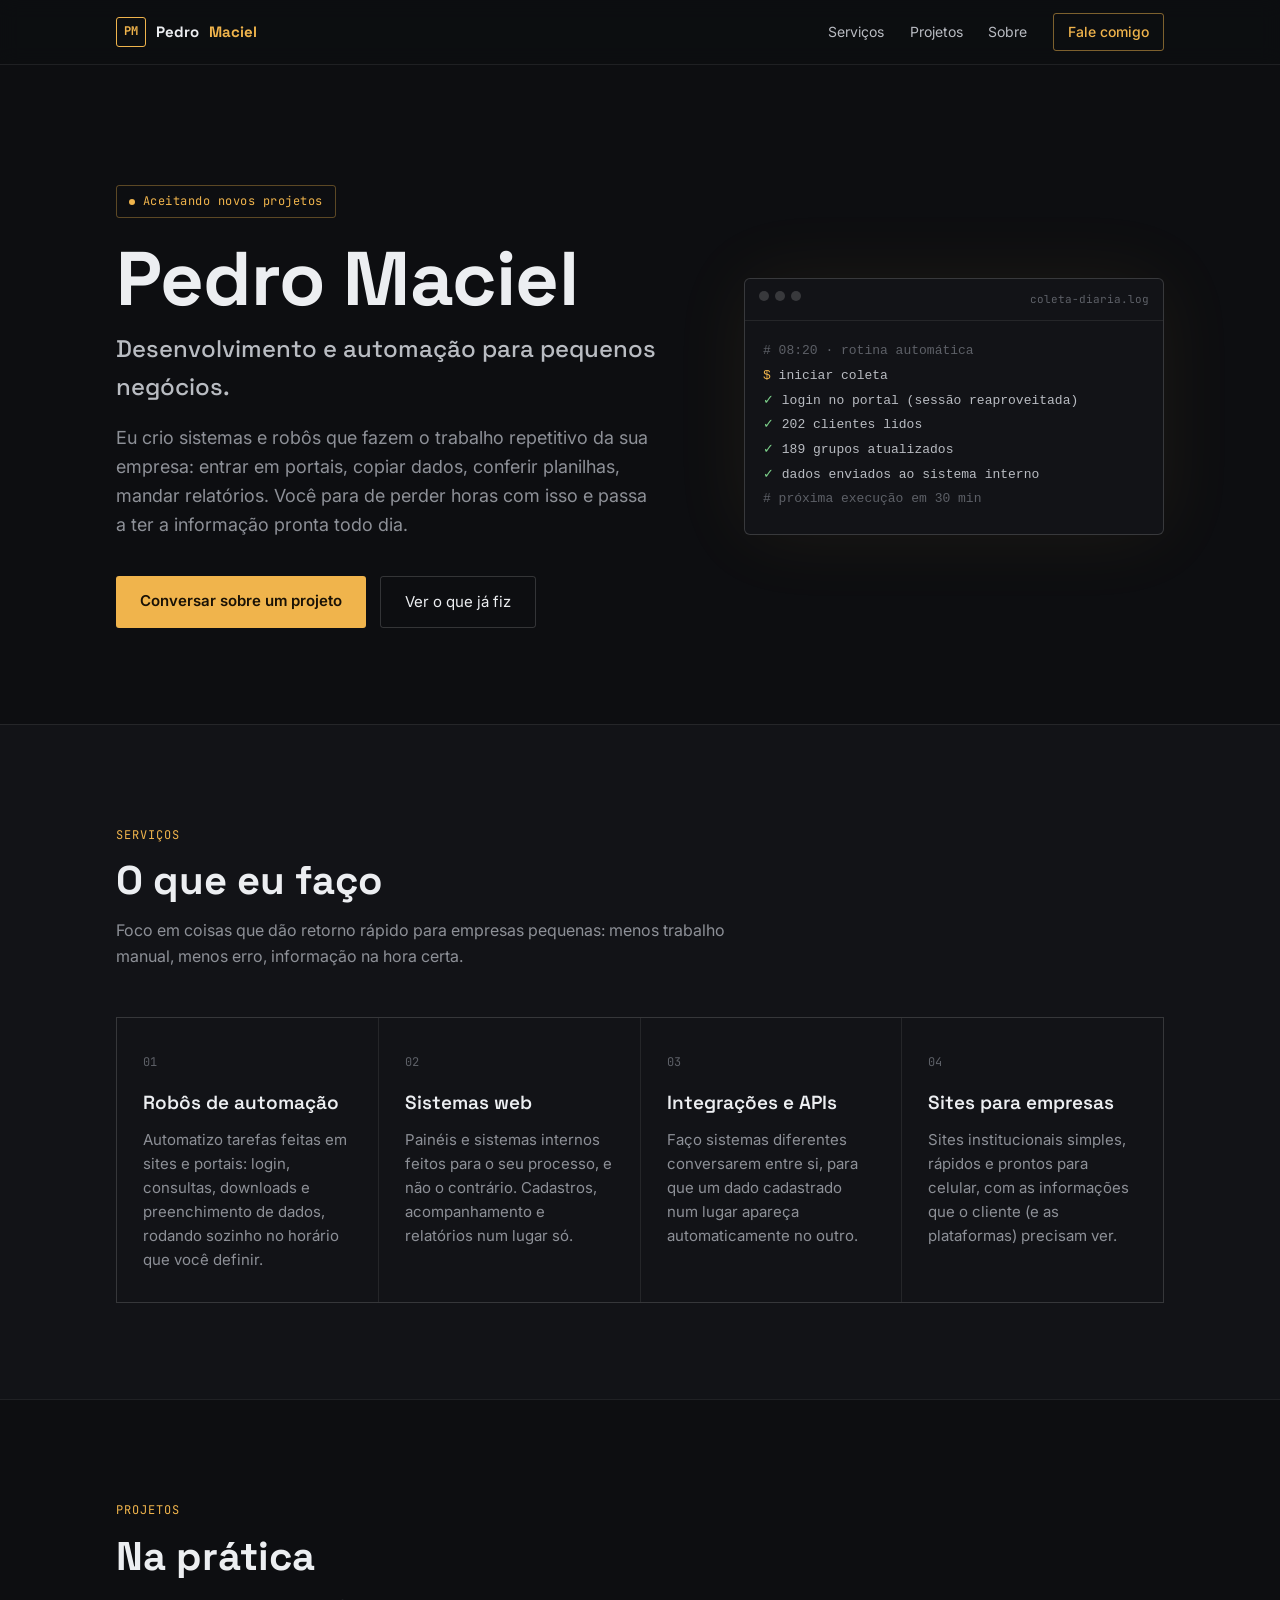
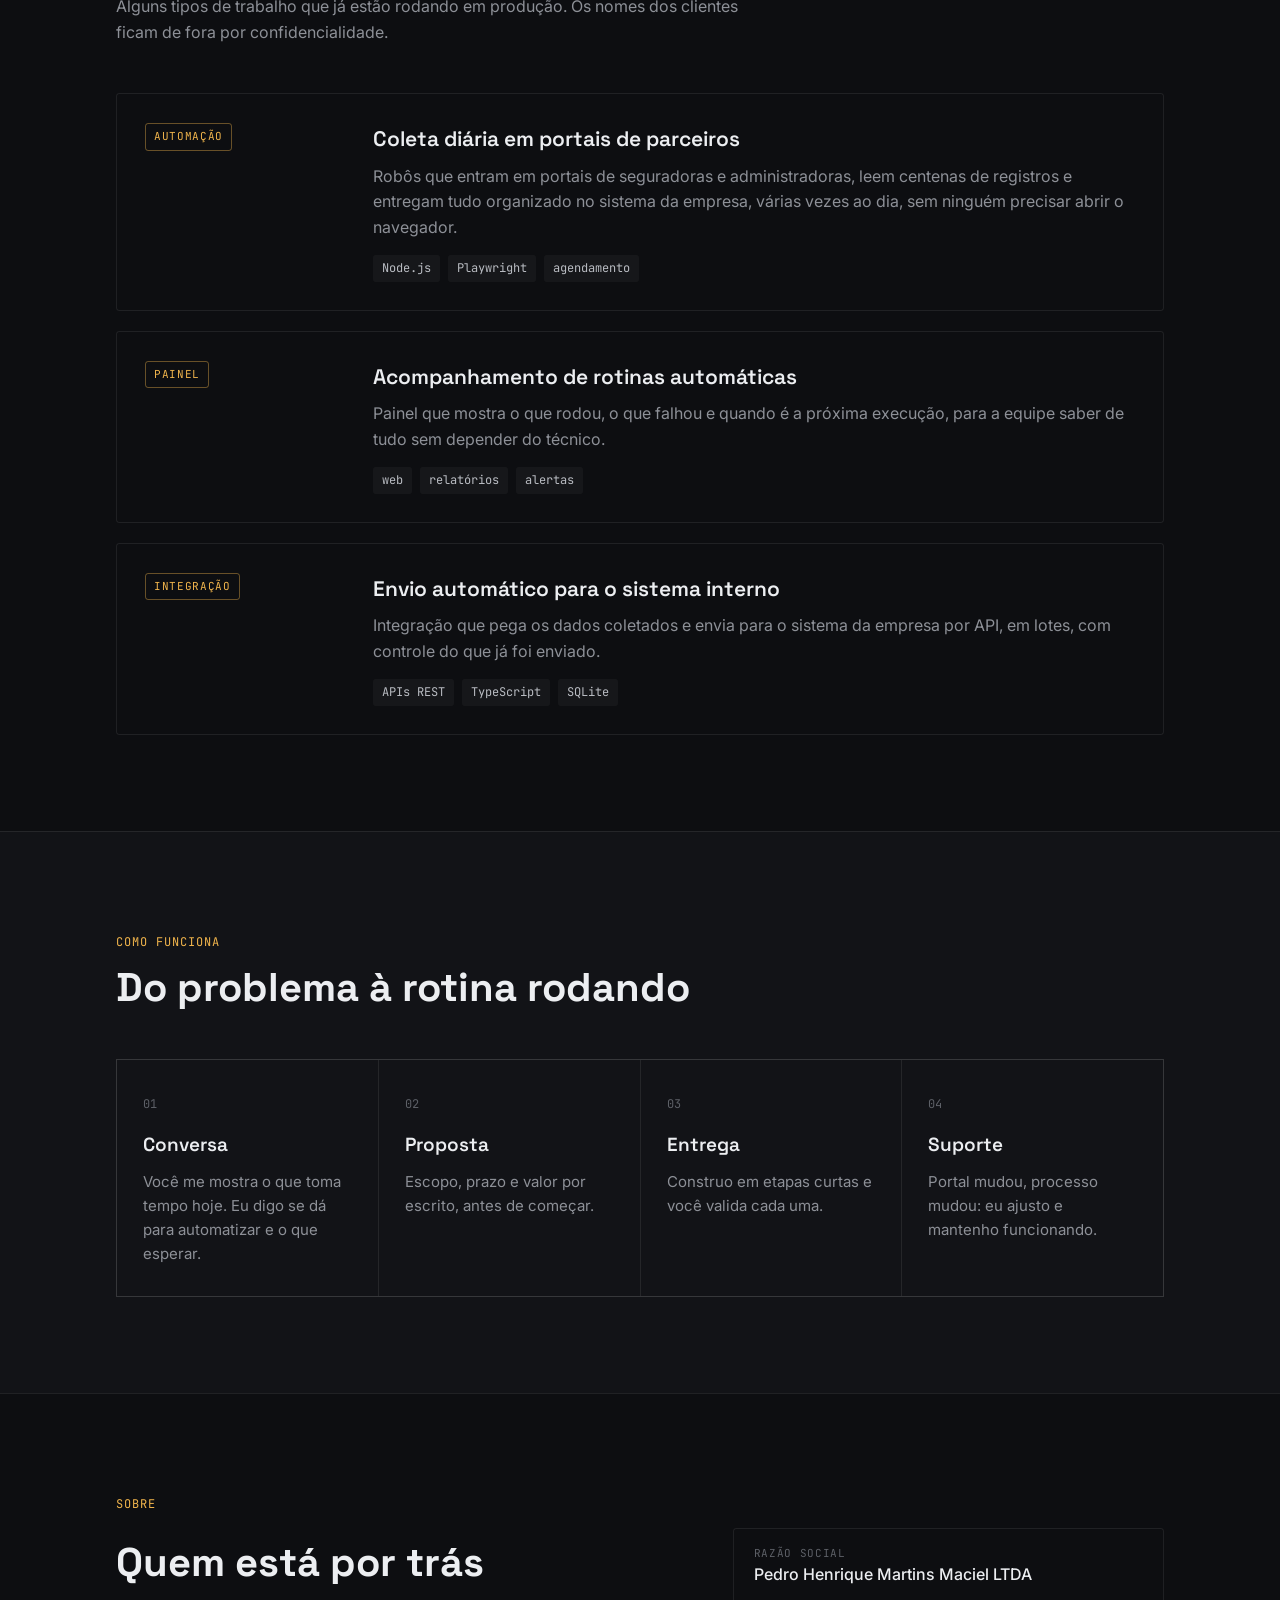
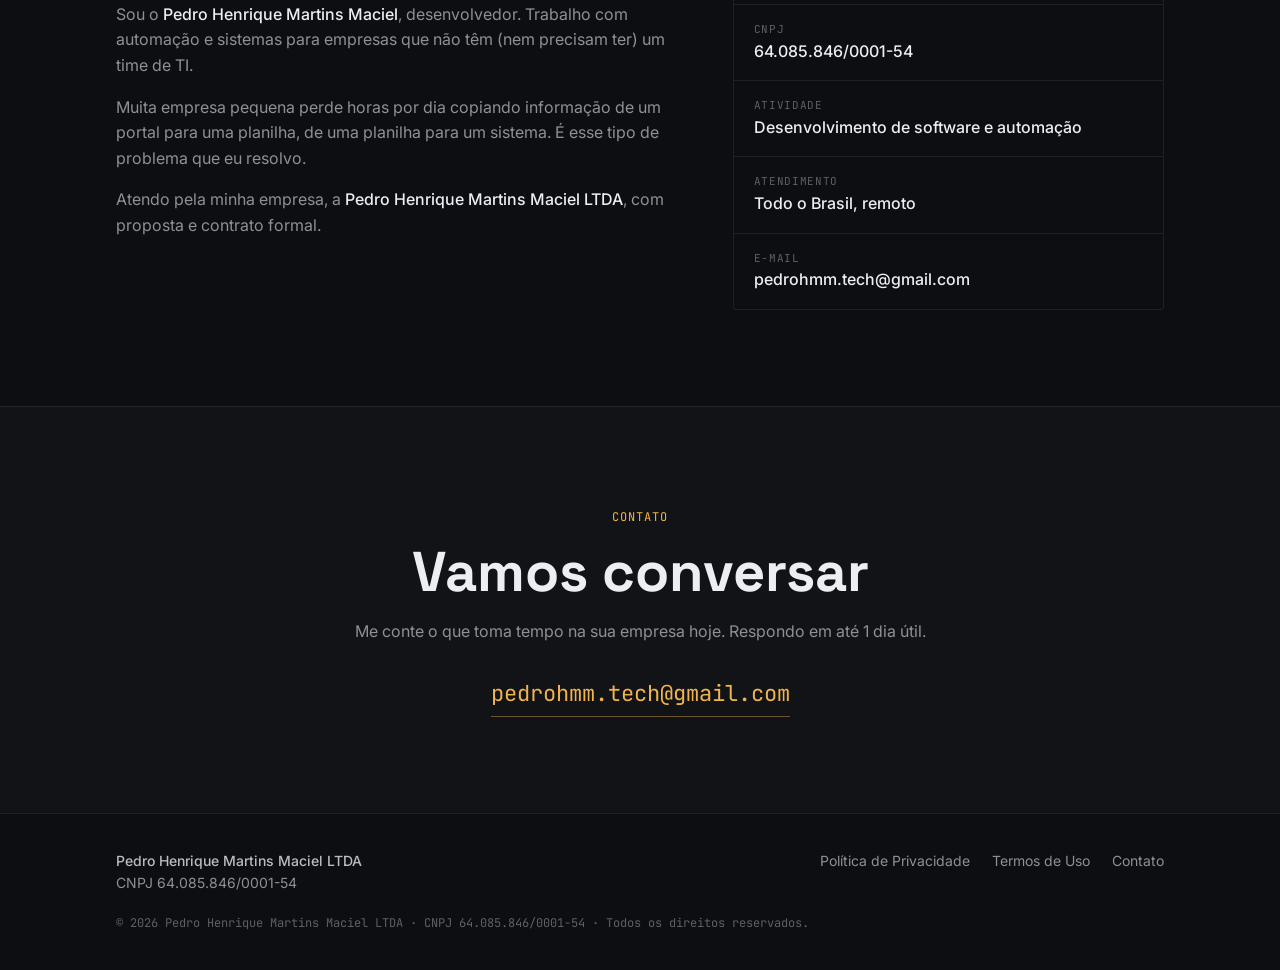
==== index.html @ 48f20405 "Site institucional da Pedro Henrique Martins Maciel LTDA Co-Authored-By: Claude Opus 5.5 (1M context" ====
<!doctype html>
<html lang="pt-BR">
<head>
  <meta charset="utf-8">
  <meta name="viewport" content="width=device-width, initial-scale=1">
  <title>Pedro Maciel · Desenvolvimento e automações para pequenos negócios</title>
  <meta name="description" content="Pedro Henrique Martins Maciel LTDA (CNPJ 64.085.846/0001-54). Desenvolvimento de software, robôs de automação e integrações para pequenos negócios.">
  <link rel="preconnect" href="https://fonts.googleapis.com">
  <link rel="preconnect" href="https://fonts.gstatic.com" crossorigin>
  <link href="https://fonts.googleapis.com/css2?family=Inter:wght@400;500;600&family=JetBrains+Mono:wght@400;600&family=Space+Grotesk:wght@500;600;700&display=swap" rel="stylesheet">
  <link rel="stylesheet" href="assets/style.css">
</head>
<body>

  <header class="topo">
    <div class="wrap">
      <a class="marca" href="index.html"><span class="mono-logo">PM</span>Pedro <b>Maciel</b></a>
      <nav class="menu">
        <a href="#servicos">Serviços</a>
        <a href="#projetos">Projetos</a>
        <a href="#sobre">Sobre</a>
        <a class="cta-mini" href="#contato">Fale comigo</a>
      </nav>
    </div>
  </header>

  <main>
    <section class="hero">
      <div class="wrap">
        <div class="hero-texto">
          <span class="status"><i></i>Aceitando novos projetos</span>
          <h1>Pedro Maciel</h1>
          <span class="cargo">Desenvolvimento e automação para pequenos negócios.</span>
          <p class="intro">Eu crio sistemas e robôs que fazem o trabalho repetitivo da sua empresa: entrar em portais, copiar dados, conferir planilhas, mandar relatórios. Você para de perder horas com isso e passa a ter a informação pronta todo dia.</p>
          <div class="botoes">
            <a class="btn" href="#contato">Conversar sobre um projeto</a>
            <a class="btn sec" href="#projetos">Ver o que já fiz</a>
          </div>
        </div>

        <div class="terminal" aria-hidden="true">
          <div class="barra"><span></span><span></span><span></span><em>coleta-diaria.log</em></div>
<pre><span class="c"># 08:20 · rotina automática</span>
<span class="ac">$</span> iniciar coleta
<span class="ok">✓</span> login no portal (sessão reaproveitada)
<span class="ok">✓</span> 202 clientes lidos
<span class="ok">✓</span> 189 grupos atualizados
<span class="ok">✓</span> dados enviados ao sistema interno
<span class="c"># próxima execução em 30 min</span></pre>
        </div>
      </div>
    </section>

    <section class="secao surface" id="servicos">
      <div class="wrap">
        <span class="rotulo">Serviços</span>
        <h2>O que eu faço</h2>
        <p class="lead">Foco em coisas que dão retorno rápido para empresas pequenas: menos trabalho manual, menos erro, informação na hora certa.</p>
        <div class="grade">
          <div>
            <span class="num">01</span>
            <h3>Robôs de automação</h3>
            <p>Automatizo tarefas feitas em sites e portais: login, consultas, downloads e preenchimento de dados, rodando sozinho no horário que você definir.</p>
          </div>
          <div>
            <span class="num">02</span>
            <h3>Sistemas web</h3>
            <p>Painéis e sistemas internos feitos para o seu processo, e não o contrário. Cadastros, acompanhamento e relatórios num lugar só.</p>
          </div>
          <div>
            <span class="num">03</span>
            <h3>Integrações e APIs</h3>
            <p>Faço sistemas diferentes conversarem entre si, para que um dado cadastrado num lugar apareça automaticamente no outro.</p>
          </div>
          <div>
            <span class="num">04</span>
            <h3>Sites para empresas</h3>
            <p>Sites institucionais simples, rápidos e prontos para celular, com as informações que o cliente (e as plataformas) precisam ver.</p>
          </div>
        </div>
      </div>
    </section>

    <section class="secao" id="projetos">
      <div class="wrap">
        <span class="rotulo">Projetos</span>
        <h2>Na prática</h2>
        <p class="lead">Alguns tipos de trabalho que já estão rodando em produção. Os nomes dos clientes ficam de fora por confidencialidade.</p>
        <div class="projetos">
          <article class="projeto">
            <div><span class="tag">AUTOMAÇÃO</span></div>
            <div>
              <h3>Coleta diária em portais de parceiros</h3>
              <p>Robôs que entram em portais de seguradoras e administradoras, leem centenas de registros e entregam tudo organizado no sistema da empresa, várias vezes ao dia, sem ninguém precisar abrir o navegador.</p>
              <ul><li>Node.js</li><li>Playwright</li><li>agendamento</li></ul>
            </div>
          </article>
          <article class="projeto">
            <div><span class="tag">PAINEL</span></div>
            <div>
              <h3>Acompanhamento de rotinas automáticas</h3>
              <p>Painel que mostra o que rodou, o que falhou e quando é a próxima execução, para a equipe saber de tudo sem depender do técnico.</p>
              <ul><li>web</li><li>relatórios</li><li>alertas</li></ul>
            </div>
          </article>
          <article class="projeto">
            <div><span class="tag">INTEGRAÇÃO</span></div>
            <div>
              <h3>Envio automático para o sistema interno</h3>
              <p>Integração que pega os dados coletados e envia para o sistema da empresa por API, em lotes, com controle do que já foi enviado.</p>
              <ul><li>APIs REST</li><li>TypeScript</li><li>SQLite</li></ul>
            </div>
          </article>
        </div>
      </div>
    </section>

    <section class="secao surface" id="como">
      <div class="wrap">
        <span class="rotulo">Como funciona</span>
        <h2>Do problema à rotina rodando</h2>
        <div class="grade">
          <div><span class="num">01</span><h3>Conversa</h3><p>Você me mostra o que toma tempo hoje. Eu digo se dá para automatizar e o que esperar.</p></div>
          <div><span class="num">02</span><h3>Proposta</h3><p>Escopo, prazo e valor por escrito, antes de começar.</p></div>
          <div><span class="num">03</span><h3>Entrega</h3><p>Construo em etapas curtas e você valida cada uma.</p></div>
          <div><span class="num">04</span><h3>Suporte</h3><p>Portal mudou, processo mudou: eu ajusto e mantenho funcionando.</p></div>
        </div>
      </div>
    </section>

    <section class="secao" id="sobre">
      <div class="wrap">
        <span class="rotulo">Sobre</span>
        <div class="sobre">
          <div>
            <h2>Quem está por trás</h2>
            <p>Sou o <strong>Pedro Henrique Martins Maciel</strong>, desenvolvedor. Trabalho com automação e sistemas para empresas que não têm (nem precisam ter) um time de TI.</p>
            <p>Muita empresa pequena perde horas por dia copiando informação de um portal para uma planilha, de uma planilha para um sistema. É esse tipo de problema que eu resolvo.</p>
            <p>Atendo pela minha empresa, a <strong>Pedro Henrique Martins Maciel LTDA</strong>, com proposta e contrato formal.</p>
          </div>
          <ul class="ficha">
            <li><span>Razão social</span><b>Pedro Henrique Martins Maciel LTDA</b></li>
            <li><span>CNPJ</span><b>64.085.846/0001-54</b></li>
            <li><span>Atividade</span><b>Desenvolvimento de software e automação</b></li>
            <li><span>Atendimento</span><b>Todo o Brasil, remoto</b></li>
            <li><span>E-mail</span><b><a href="mailto:pedrohmm.tech@gmail.com">pedrohmm.tech@gmail.com</a></b></li>
            <!-- PREENCHER: telefone e endereço iguais aos do cartão CNPJ
            <li><span>Telefone</span><b>(00) 00000-0000</b></li>
            <li><span>Endereço</span><b>Rua ..., nº ... · Cidade/UF · CEP</b></li>
            -->
          </ul>
        </div>
      </div>
    </section>

    <section class="secao surface contato" id="contato">
      <div class="wrap">
        <span class="rotulo">Contato</span>
        <h2>Vamos conversar</h2>
        <p class="lead">Me conte o que toma tempo na sua empresa hoje. Respondo em até 1 dia útil.</p>
        <a class="email-grande" href="mailto:pedrohmm.tech@gmail.com">pedrohmm.tech@gmail.com</a>
      </div>
    </section>
  </main>

  <footer class="rodape">
    <div class="wrap">
      <div><strong>Pedro Henrique Martins Maciel LTDA</strong><br>CNPJ 64.085.846/0001-54</div>
      <nav>
        <a href="privacidade.html">Política de Privacidade</a>
        <a href="termos.html">Termos de Uso</a>
        <a href="index.html#contato">Contato</a>
      </nav>
      <div class="direitos">© <span class="ano">2026</span> Pedro Henrique Martins Maciel LTDA · CNPJ 64.085.846/0001-54 · Todos os direitos reservados.</div>
    </div>
  </footer>

  <script>
    document.querySelectorAll('.ano').forEach(function (el) { el.textContent = new Date().getFullYear(); });
  </script>
</body>
</html>
---- assets/style.css ----
:root {
  --bg: #0d0e11;
  --surface: #121317;
  --ink: #eceef1;
  --ink-soft: #b9bcc2;
  --ink-muted: #8d9097;
  --ink-faint: #5d6067;
  --line: rgba(255, 255, 255, 0.08);
  --line-strong: rgba(255, 255, 255, 0.16);
  --accent: #f0b44c;
  --accent-hover: #f7c76f;
  --on-accent: #1a1206;
  --max: 1160px;
  --gutter: clamp(20px, 5vw, 56px);
  --display: "Space Grotesk", system-ui, sans-serif;
  --sans: "Inter", system-ui, -apple-system, "Segoe UI", sans-serif;
  --mono: "JetBrains Mono", ui-monospace, Consolas, monospace;
}

* { box-sizing: border-box; margin: 0; padding: 0; }
html { scroll-behavior: smooth; }

body {
  font-family: var(--sans);
  background: var(--bg);
  color: var(--ink);
  line-height: 1.6;
  -webkit-font-smoothing: antialiased;
  overflow-x: hidden;
}

a { color: inherit; text-decoration: none; }
::selection { background: var(--accent); color: var(--on-accent); }

.wrap { max-width: var(--max); margin: 0 auto; padding: 0 var(--gutter); }

/* ---------- Cabeçalho ---------- */
.topo {
  position: sticky; top: 0; z-index: 50;
  background: rgba(13, 14, 17, 0.86);
  backdrop-filter: blur(10px);
  border-bottom: 1px solid var(--line);
}
.topo .wrap { display: flex; align-items: center; justify-content: space-between; gap: 20px; height: 64px; }
.marca { display: flex; align-items: center; gap: 10px; font-family: var(--display); font-weight: 700; font-size: 15px; }
.marca .mono-logo {
  width: 30px; height: 30px; display: grid; place-items: center;
  border: 1px solid var(--accent); border-radius: 3px;
  font-family: var(--mono); font-size: 12px; color: var(--accent);
}
.marca b { color: var(--accent); font-weight: 700; }
.menu { display: flex; align-items: center; gap: clamp(14px, 2vw, 28px); font-size: 14px; }
.menu a { color: var(--ink-soft); }
.menu a:hover { color: var(--ink); }
.menu .cta-mini {
  color: var(--accent); border: 1px solid rgba(240, 180, 76, 0.5);
  padding: 7px 14px; border-radius: 3px; font-weight: 500;
}
.menu .cta-mini:hover { background: var(--accent); color: var(--on-accent); }

/* ---------- Hero ---------- */
.hero .wrap {
  display: flex; flex-wrap: wrap; align-items: center; justify-content: space-between; gap: 48px;
  padding-top: clamp(64px, 10vw, 120px); padding-bottom: clamp(56px, 8vw, 96px);
}
.hero-texto { flex: 1 1 440px; min-width: 280px; }
.status {
  display: inline-flex; align-items: center; gap: 8px;
  border: 1px solid rgba(240, 180, 76, 0.35); border-radius: 3px;
  padding: 6px 12px; font-family: var(--mono); font-size: 12px; letter-spacing: 0.04em; color: var(--accent);
}
.status i { width: 6px; height: 6px; border-radius: 50%; background: var(--accent); animation: pulso 2s infinite; }
@keyframes pulso { 50% { opacity: 0.3; } }
.hero h1 {
  margin-top: 22px; font-family: var(--display); font-weight: 700;
  font-size: clamp(42px, 6.5vw, 76px); line-height: 1.02; letter-spacing: -0.01em;
}
.hero .cargo { display: block; margin-top: 12px; font-family: var(--display); font-size: clamp(19px, 2.2vw, 24px); font-weight: 500; color: var(--ink-soft); }
.hero p.intro { margin-top: 18px; max-width: 540px; font-size: clamp(16px, 1.6vw, 18px); color: var(--ink-muted); }
.botoes { margin-top: 36px; display: flex; flex-wrap: wrap; gap: 14px; }
.btn {
  display: inline-block; padding: 13px 24px; border-radius: 3px; font-size: 15px; font-weight: 600;
  background: var(--accent); color: var(--on-accent);
}
.btn:hover { background: var(--accent-hover); }
.btn.sec { background: transparent; color: var(--ink); border: 1px solid var(--line-strong); font-weight: 400; }
.btn.sec:hover { border-color: var(--ink-muted); }

/* Terminal do hero */
.terminal {
  flex: 0 1 420px; min-width: 280px;
  background: var(--surface); border: 1px solid var(--line-strong); border-radius: 6px;
  font-family: var(--mono); font-size: 13px; overflow: hidden;
  box-shadow: 0 0 80px rgba(240, 180, 76, 0.07);
}
.terminal .barra { display: flex; gap: 6px; padding: 12px 14px; border-bottom: 1px solid var(--line); }
.terminal .barra span { width: 10px; height: 10px; border-radius: 50%; background: var(--line-strong); }
.terminal .barra em { margin-left: auto; font-style: normal; font-size: 11px; color: var(--ink-faint); }
.terminal pre { padding: 18px 18px 22px; line-height: 1.9; color: var(--ink-soft); white-space: pre-wrap; }
.terminal .c { color: var(--ink-faint); }
.terminal .ok { color: #7ccf8a; }
.terminal .ac { color: var(--accent); }

/* ---------- Seções ---------- */
.secao { border-top: 1px solid var(--line); padding: clamp(56px, 8vw, 96px) 0; }
.secao.surface { background: var(--surface); }
.rotulo { font-family: var(--mono); font-size: 12px; letter-spacing: 0.08em; color: var(--accent); text-transform: uppercase; }
.secao h2 { margin-top: 12px; font-family: var(--display); font-size: clamp(28px, 3.4vw, 40px); font-weight: 700; line-height: 1.15; }
.secao .lead { margin-top: 14px; max-width: 640px; color: var(--ink-muted); }

/* Grade com linhas finas */
.grade {
  margin-top: 48px; display: grid; gap: 1px;
  grid-template-columns: repeat(auto-fit, minmax(250px, 1fr));
  background: var(--line); border: 1px solid var(--line);
}
.grade > div { background: var(--bg); padding: 30px 26px; }
.secao.surface .grade > div { background: var(--surface); }
.grade .num { font-family: var(--mono); font-size: 12px; color: var(--ink-faint); }
.grade h3 { margin-top: 14px; font-family: var(--display); font-size: 19px; font-weight: 600; }
.grade p { margin-top: 10px; font-size: 15px; color: var(--ink-muted); }

/* Projetos */
.projetos { margin-top: 48px; display: grid; gap: 20px; }
.projeto {
  display: grid; grid-template-columns: 200px 1fr; gap: 28px;
  border: 1px solid var(--line); border-radius: 3px; padding: 28px;
}
.projeto .tag {
  display: inline-block; font-family: var(--mono); font-size: 11px; letter-spacing: 0.06em;
  padding: 4px 8px; border-radius: 3px; border: 1px solid rgba(240, 180, 76, 0.4); color: var(--accent);
}
.projeto h3 { font-family: var(--display); font-size: 21px; font-weight: 600; }
.projeto p { margin-top: 8px; color: var(--ink-muted); }
.projeto ul { margin-top: 14px; list-style: none; display: flex; flex-wrap: wrap; gap: 8px; }
.projeto li { font-family: var(--mono); font-size: 12px; color: var(--ink-soft); background: rgba(255, 255, 255, 0.04); padding: 4px 9px; border-radius: 3px; }

/* Sobre */
.sobre { display: grid; grid-template-columns: 1.3fr 1fr; gap: 56px; margin-top: 12px; }
.sobre p { color: var(--ink-muted); margin-top: 16px; }
.sobre p strong { color: var(--ink); font-weight: 500; }
.ficha { list-style: none; border: 1px solid var(--line); border-radius: 3px; align-self: start; }
.ficha li { padding: 16px 20px; border-bottom: 1px solid var(--line); }
.ficha li:last-child { border-bottom: 0; }
.ficha span { display: block; font-family: var(--mono); font-size: 11px; letter-spacing: 0.06em; color: var(--ink-faint); text-transform: uppercase; }
.ficha b { font-weight: 500; }

/* Contato */
.contato { text-align: center; }
.contato h2 { font-size: clamp(32px, 5vw, 56px); }
.contato .lead { margin-left: auto; margin-right: auto; }
.email-grande {
  display: inline-block; margin-top: 32px; font-family: var(--mono);
  font-size: clamp(16px, 2.4vw, 22px); color: var(--accent);
  border-bottom: 1px solid rgba(240, 180, 76, 0.4); padding-bottom: 4px;
}
.email-grande:hover { border-color: var(--accent); }

/* ---------- Rodapé ---------- */
.rodape { border-top: 1px solid var(--line); padding: 36px 0; font-size: 14px; color: var(--ink-muted); }
.rodape .wrap { display: flex; flex-wrap: wrap; justify-content: space-between; gap: 20px; }
.rodape strong { color: var(--ink-soft); font-weight: 500; }
.rodape nav { display: flex; gap: 22px; flex-wrap: wrap; }
.rodape nav a:hover { color: var(--ink); }
.rodape .direitos { width: 100%; font-family: var(--mono); font-size: 12px; color: var(--ink-faint); }

/* ---------- Páginas de texto (políticas) ---------- */
.doc { max-width: 780px; padding-top: clamp(48px, 8vw, 88px); padding-bottom: 88px; }
.doc h1 { margin-top: 12px; font-family: var(--display); font-size: clamp(30px, 4vw, 42px); line-height: 1.1; }
.doc .atualizado { margin-top: 10px; font-family: var(--mono); font-size: 12px; color: var(--ink-faint); }
.doc h2 { margin-top: 40px; font-family: var(--display); font-size: 20px; font-weight: 600; }
.doc p, .doc li { margin-top: 12px; color: var(--ink-muted); }
.doc strong { color: var(--ink-soft); font-weight: 500; }
.doc ul { padding-left: 20px; }
.doc a { color: var(--accent); }
.doc .intro-doc { margin-top: 28px; }

@media (max-width: 820px) {
  .menu a:not(.cta-mini) { display: none; }
  .sobre { grid-template-columns: 1fr; gap: 32px; }
  .projeto { grid-template-columns: 1fr; gap: 12px; }
}
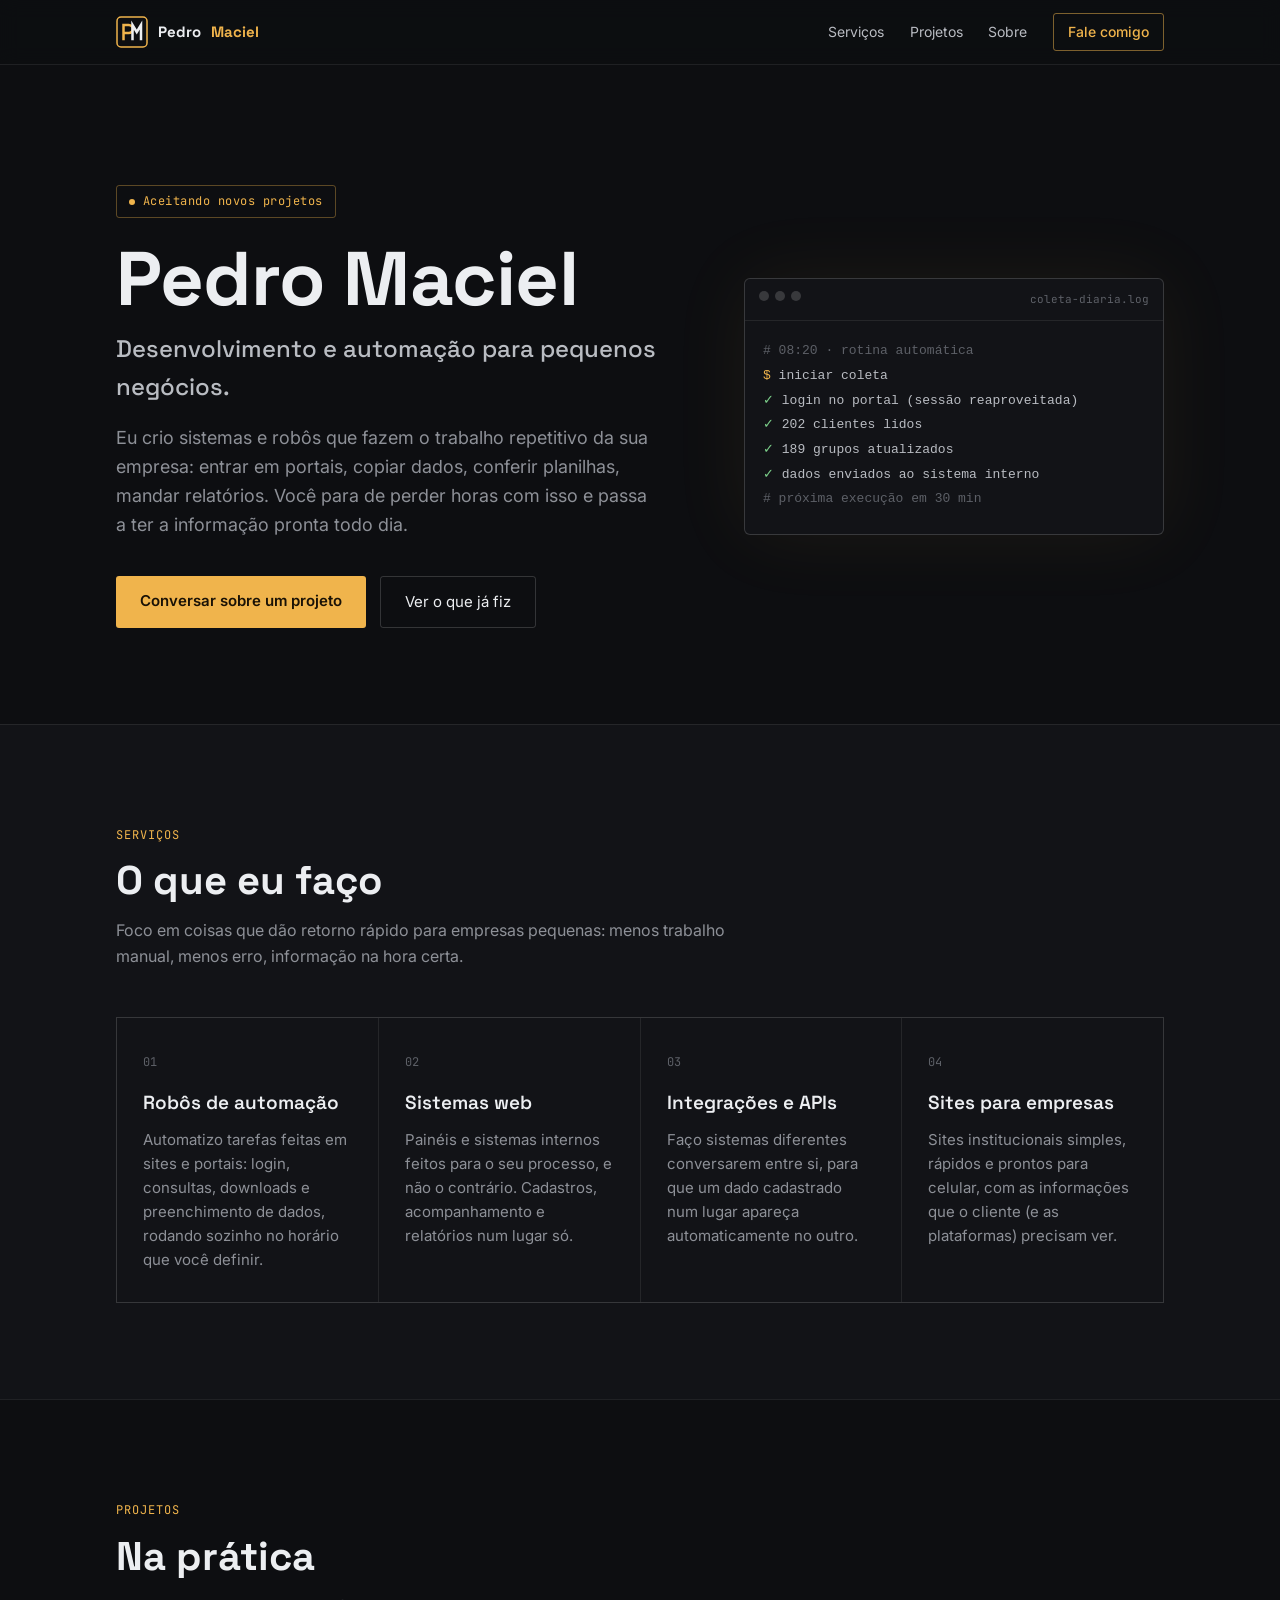
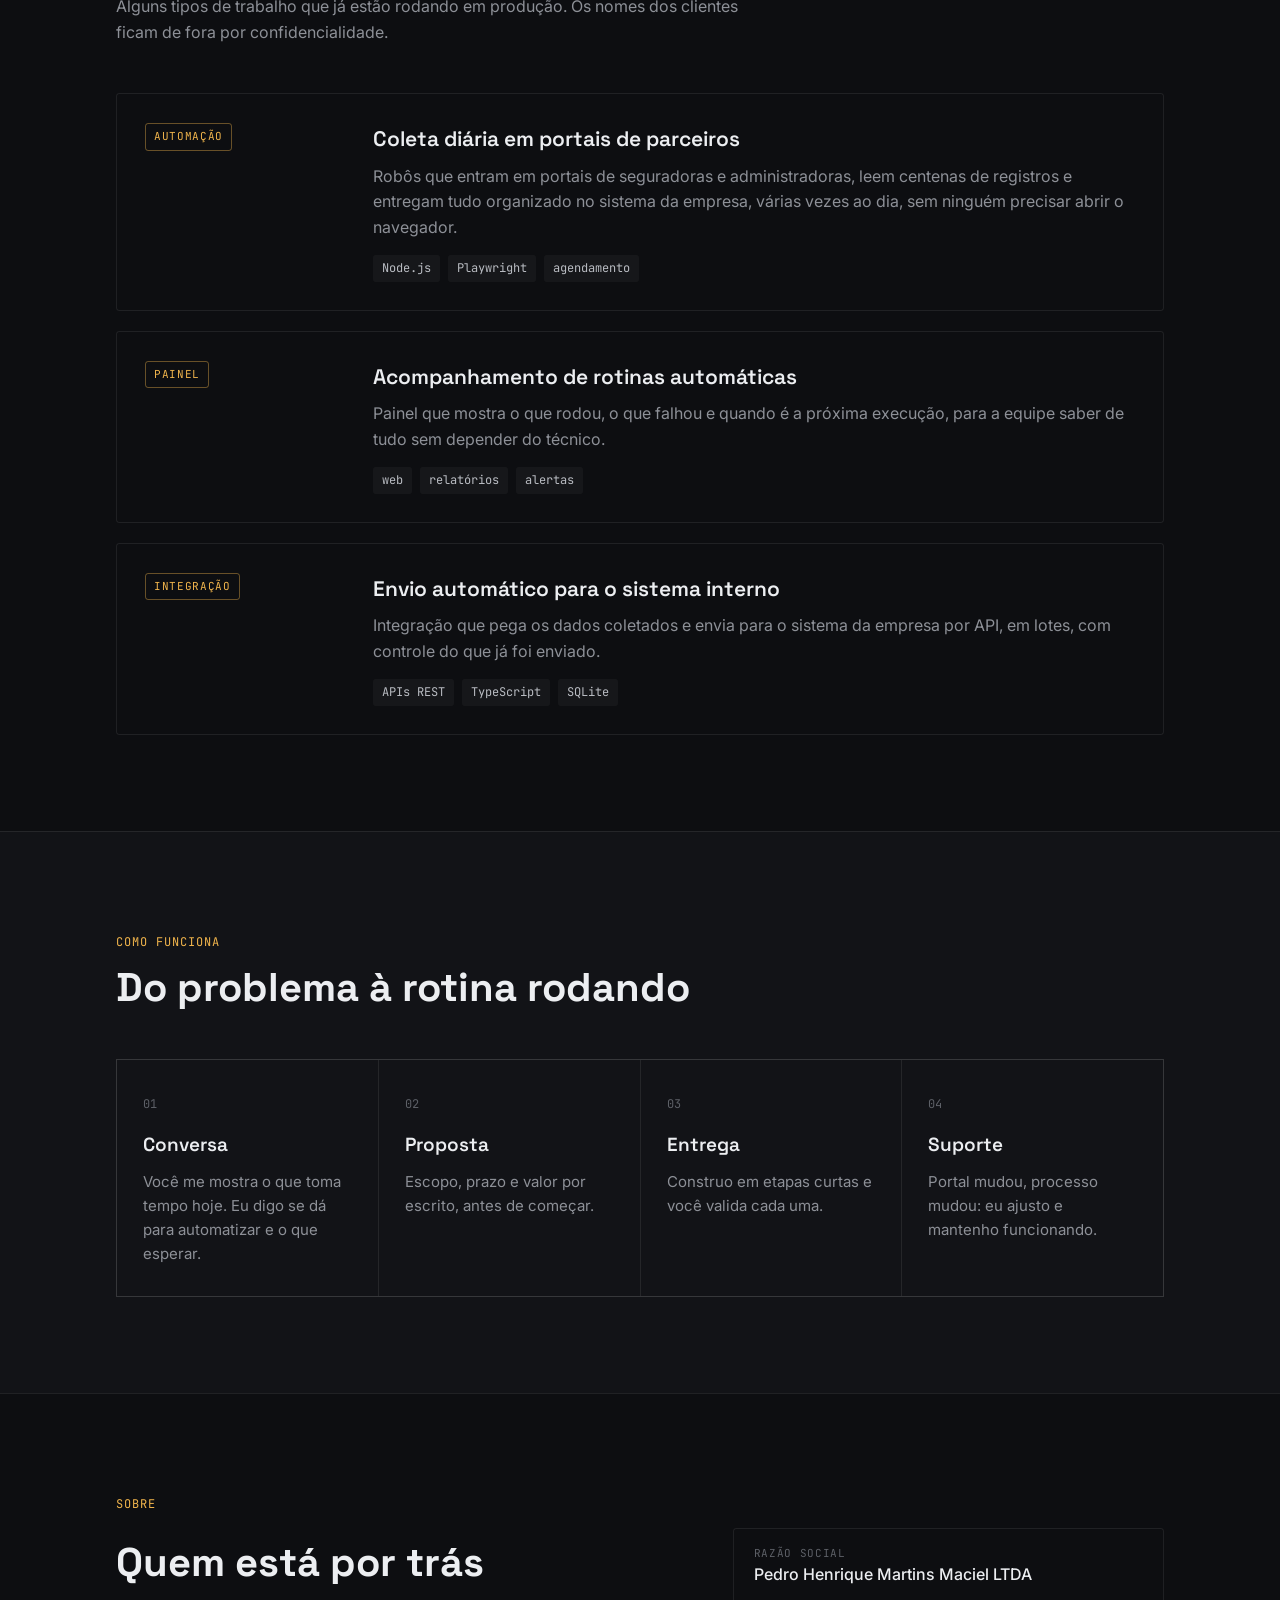
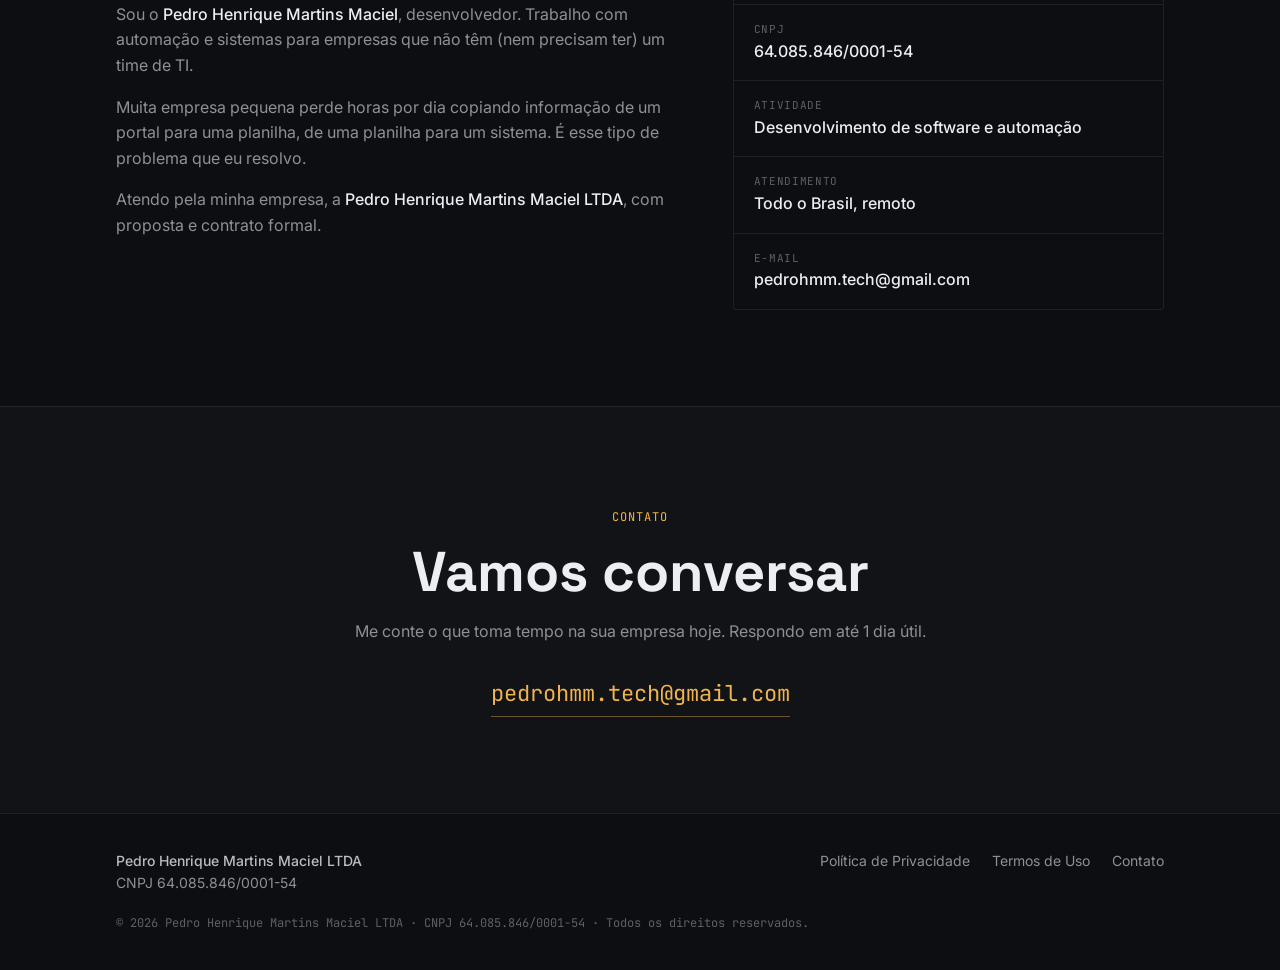
==== commit 144a053f: "Adiciona logo PM no cabeçalho e como ícone da aba Co-Authored-By: Claude Opus 5.5 (1M context) <nore" ====
--- a/index.html
+++ b/index.html
@@ -8,13 +8,14 @@
   <link rel="preconnect" href="https://fonts.googleapis.com">
   <link rel="preconnect" href="https://fonts.gstatic.com" crossorigin>
   <link href="https://fonts.googleapis.com/css2?family=Inter:wght@400;500;600&family=JetBrains+Mono:wght@400;600&family=Space+Grotesk:wght@500;600;700&display=swap" rel="stylesheet">
+  <link rel="icon" type="image/svg+xml" href="assets/logo.svg">
   <link rel="stylesheet" href="assets/style.css">
 </head>
 <body>
 
   <header class="topo">
     <div class="wrap">
-      <a class="marca" href="index.html"><span class="mono-logo">PM</span>Pedro <b>Maciel</b></a>
+      <a class="marca" href="index.html"><img class="logo-img" src="assets/logo.svg" alt="" width="32" height="32">Pedro <b>Maciel</b></a>
       <nav class="menu">
         <a href="#servicos">Serviços</a>
         <a href="#projetos">Projetos</a>
--- a/assets/style.css
+++ b/assets/style.css
@@ -49,6 +49,7 @@
   font-family: var(--mono); font-size: 12px; color: var(--accent);
 }
 .marca b { color: var(--accent); font-weight: 700; }
+.marca .logo-img { width: 32px; height: 32px; display: block; }
 .menu { display: flex; align-items: center; gap: clamp(14px, 2vw, 28px); font-size: 14px; }
 .menu a { color: var(--ink-soft); }
 .menu a:hover { color: var(--ink); }
